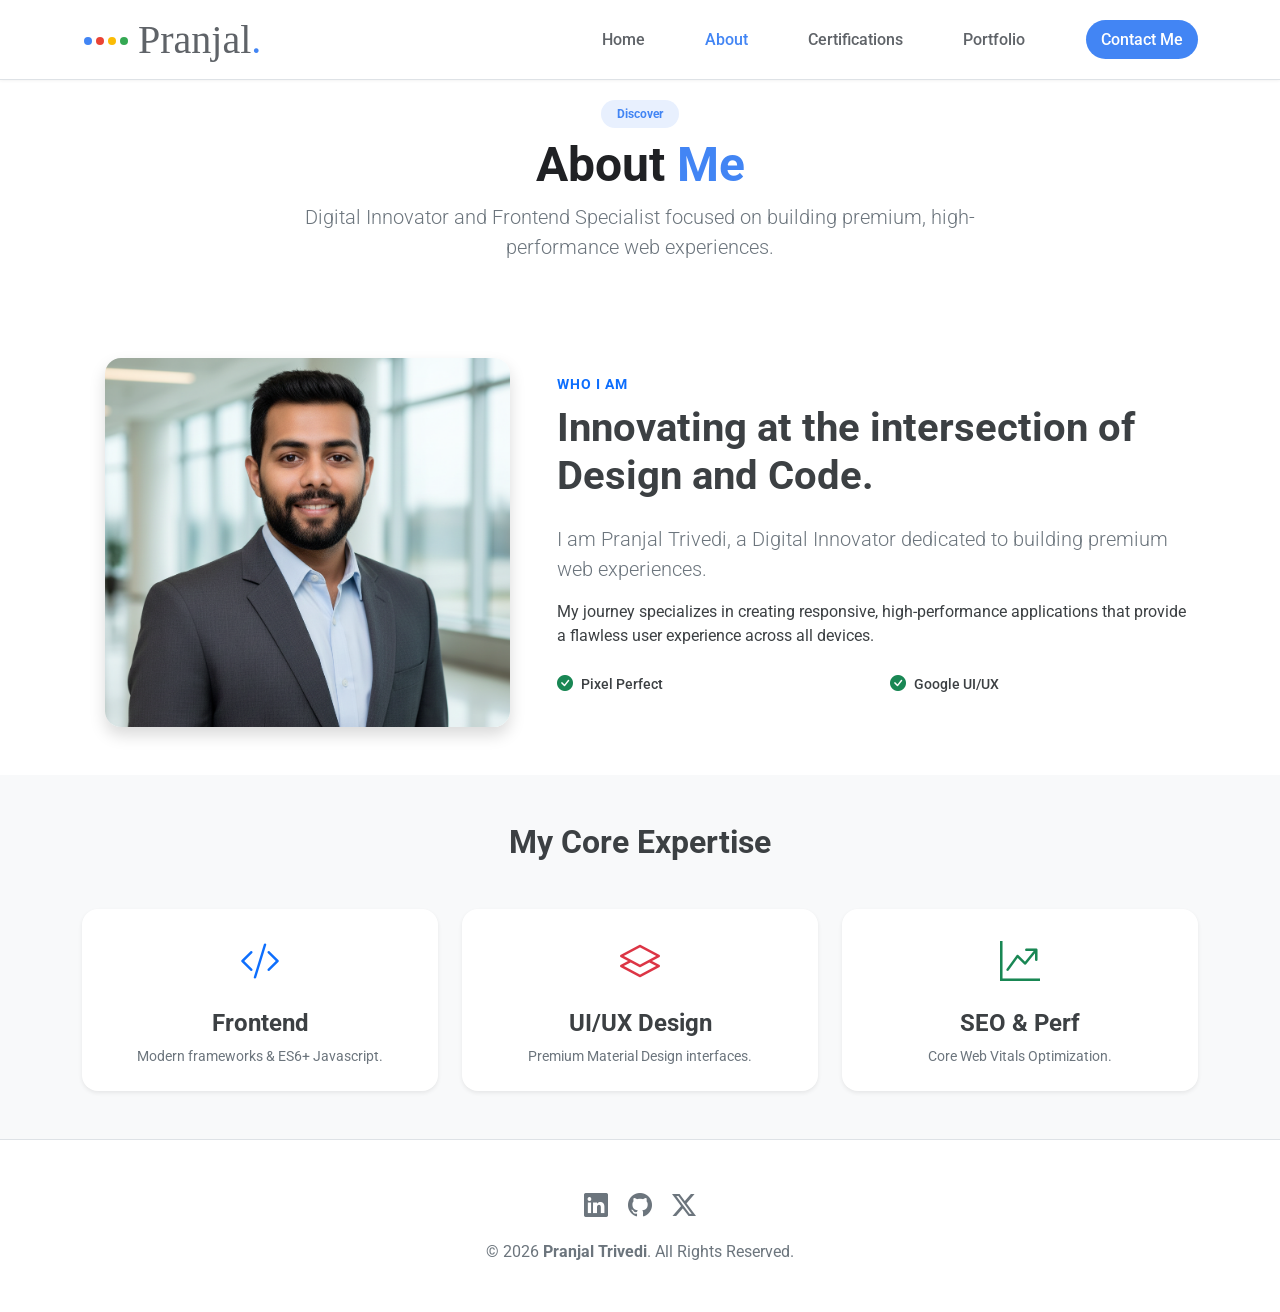
==== about.html @ e619330f "initialcommit" ====
<!DOCTYPE html>
<html lang="en">
<head>
  <meta charset="utf-8">
  <meta content="width=device-width, initial-scale=1.0" name="viewport">
  <title>About | Pranjal Trivedi</title>
  
  <link href="https://fonts.googleapis.com/css2?family=Google+Sans:wght@400;500;700&family=Roboto:wght@300;400;500;700&display=swap" rel="stylesheet">
  <link href="https://cdn.jsdelivr.net/npm/bootstrap@5.3.0/dist/css/bootstrap.min.css" rel="stylesheet">
  <link href="https://cdn.jsdelivr.net/npm/bootstrap-icons@1.11.3/font/bootstrap-icons.min.css" rel="stylesheet">
  <link href="https://unpkg.com/aos@2.3.1/dist/aos.css" rel="stylesheet">
  <link rel="stylesheet" href="assets/css/style.css">
  <script src="assets/js/security.js"></script>
</head>

<body class="mobile-nav-disabled"> 

    <div id="maintenanceOverlay" class="maintenance-overlay" style="display: none;">
    <div class="maintenance-content text-center p-5 shadow-lg rounded-4 bg-white">
      <div class="d-flex justify-content-center mb-4">
        <a href="#" class="logo d-flex align-items-center text-decoration-none justify-content-center">
          <div class="google-dots me-2">
            <span class="dot blue"></span><span class="dot red"></span><span class="dot yellow"></span><span class="dot green"></span>
          </div>
          <h1 class="sitename mb-0" style="font-family: 'Google Sans'; color: #5F6368; font-weight: 500; font-size: 2rem;">
            Pranjal<span style="color: #4285F4;">.</span>
          </h1>
        </a>
      </div>
      <i class="bi bi-shield-lock text-primary mb-4" style="font-size: 4rem; display: block;"></i>
      <h2 class="fw-bold mb-3" style="font-family: 'Google Sans'; color: #202124;">Site Under Update</h2>
      <p class="text-secondary mb-4 mx-auto" style="max-width: 400px;">
        I am currently updating my portfolio with new projects. Please check back in a few minutes or reach out via LinkedIn.
      </p>
      <a href="https://linkedin.com/in/pranjaltrivedi/" class="btn btn-google-blue rounded-pill px-5 py-2">Follow for Updates</a>
    </div>
  </div>


    <header id="header" class="header fixed-top d-flex align-items-center bg-white border-bottom">
    <div class="container-fluid container-xl d-flex align-items-center justify-content-between">
      
      <a href="index.html" class="logo d-flex align-items-center text-decoration-none">
        <div class="google-dots me-2">
          <span class="dot blue"></span><span class="dot red"></span><span class="dot yellow"></span><span class="dot green"></span>
        </div>
        <h1 class="sitename mb-0" style="font-family: 'Google Sans'; color: #5F6368; font-weight: 500;">Pranjal<span style="color: #4285F4;">.</span></h1>
      </a>

      <nav id="navmenu" class="navmenu">
        <i class="mobile-nav-toggle d-xl-none bi bi-list ms-auto"></i>

        <div class="nav-drawer" id="navDrawer">
          <div class="drawer-header d-xl-none p-3 d-flex align-items-center justify-content-between border-bottom">
            <div class="logo d-flex align-items-center">
              <div class="google-dots me-2">
                <span class="dot blue"></span><span class="dot red"></span><span class="dot yellow"></span><span class="dot green"></span>
              </div>
              <h1 class="sitename mb-0" style="font-size: 1.25rem;">Pranjal<span>.</span></h1>
            </div>
            <i class="bi bi-x drawer-close d-xl-none" style="font-size: 32px; cursor: pointer;"></i>
          </div>

          <ul class="list-unstyled mb-0">
            <li><a href="index.html">Home</a></li>
            <li><a href="about.html" class="active">About</a></li>
            <li><a href="certifications.html">Certifications</a></li>
            <li><a href="portfolio.html">Portfolio</a></li>
            <li><a href="contact.html" class="btn-google-blue ms-xl-3">Contact Me</a></li>
          </ul>

          <div class="drawer-footer d-xl-none mt-auto p-4 border-top bg-light">
            <div class="text-center">
              <div class="social-links mb-3">
                <a href="https://linkedin.com/in/pranjaltrivedi/" class="text-secondary mx-2 fs-4"><i class="bi bi-linkedin"></i></a>
                <a href="https://github.com/PranjalTrivedi" class="text-secondary mx-2 fs-4"><i class="bi bi-github"></i></a>
                <a href="https://x.com/pranjalstrivedi" class="text-secondary mx-2 fs-4"><i class="bi bi-twitter-x"></i></a>
              </div>
              <p class="text-secondary mb-0" style="font-size: 0.85rem;">© 2026 <strong>Pranjal Trivedi</strong></p>
            </div>
          </div>
        </div>
      </nav>
    </div>
    <div class="mobile-nav-overlay" id="navOverlay"></div>
  </header>

  <main class="main" style="margin-top: 100px;">

    <div class="container mb-5 text-center" data-aos="fade-up">
    <span class="badge rounded-pill px-3 py-2 mb-2" style="background-color: #E8F0FE; color: #4285F4;">Discover</span>
    <h2 class="display-5 fw-bold" style="color: #202124;">About <span style="color: #4285F4;">Me</span></h2>
    <p class="text-secondary lead mx-auto" style="max-width: 700px;">
      Digital Innovator and Frontend Specialist focused on building premium, high-performance web experiences.
    </p>
  </div>

    <section id="about-detail" class="py-5 overflow-hidden">
      <div class="container">
        <div class="row gy-5 align-items-center">
          <div class="col-lg-5 text-center" data-aos="fade-right">
            <img src="assets/img/profile-square.png" class="img-fluid rounded-4 shadow" alt="Pranjal Trivedi" style="max-width: 90%; height: auto;">
          </div>
          <div class="col-lg-7" data-aos="fade-left">
            <span class="text-primary fw-bold text-uppercase" style="letter-spacing: 1px; font-size: 0.85rem;">Who I Am</span>
            <h2 class="display-6 fw-bold mb-4 mt-2">Innovating at the intersection of Design and Code.</h2>
            <p class="lead text-secondary">I am Pranjal Trivedi, a Digital Innovator dedicated to building premium web experiences.</p>
            <p>My journey specializes in creating responsive, high-performance applications that provide a flawless user experience across all devices.</p>
            
            <div class="row mt-4">
              <div class="col-6 mb-3">
                <div class="d-flex align-items-center">
                  <i class="bi bi-check-circle-fill text-success me-2"></i>
                  <span class="small fw-medium">Pixel Perfect</span>
                </div>
              </div>
              <div class="col-6 mb-3">
                <div class="d-flex align-items-center">
                  <i class="bi bi-check-circle-fill text-success me-2"></i>
                  <span class="small fw-medium">Google UI/UX</span>
                </div>
              </div>
            </div>
          </div>
        </div>
      </div>
    </section>

    <section class="py-5 bg-light">
      <div class="container text-center mb-5">
        <h2 class="fw-bold">My Core Expertise</h2>
      </div>
      <div class="container">
        <div class="row g-4">
          <div class="col-12 col-md-4" data-aos="zoom-in" data-aos-delay="100">
            <div class="p-4 bg-white rounded-4 shadow-sm text-center">
              <i class="bi bi-code-slash fs-1 text-primary mb-3 d-block"></i>
              <h4 class="fw-bold">Frontend</h4>
              <p class="small text-secondary mb-0">Modern frameworks & ES6+ Javascript.</p>
            </div>
          </div>
          <div class="col-12 col-md-4" data-aos="zoom-in" data-aos-delay="200">
            <div class="p-4 bg-white rounded-4 shadow-sm text-center">
              <i class="bi bi-layers fs-1 text-danger mb-3 d-block"></i>
              <h4 class="fw-bold">UI/UX Design</h4>
              <p class="small text-secondary mb-0">Premium Material Design interfaces.</p>
            </div>
          </div>
          <div class="col-12 col-md-4" data-aos="zoom-in" data-aos-delay="300">
            <div class="p-4 bg-white rounded-4 shadow-sm text-center">
              <i class="bi bi-graph-up-arrow fs-1 text-success mb-3 d-block"></i>
              <h4 class="fw-bold">SEO & Perf</h4>
              <p class="small text-secondary mb-0">Core Web Vitals Optimization.</p>
            </div>
          </div>
        </div>
      </div>
    </section>
  </main>

  <footer id="footer" class="footer py-5 border-top bg-white">
    <div class="container text-center">
      <div class="social-links mb-3">
        <a href="https://linkedin.com/in/pranjaltrivedi/" class="text-secondary mx-2 fs-4"><i class="bi bi-linkedin"></i></a>
        <a href="https://github.com/PranjalTrivedi" class="text-secondary mx-2 fs-4"><i class="bi bi-github"></i></a>
        <a href="https://x.com/pranjalstrivedi" class="text-secondary mx-2 fs-4"><i class="bi bi-twitter-x"></i></a>
      </div>
      <p class="text-secondary mb-0">© 2026 <strong>Pranjal Trivedi</strong>. All Rights Reserved.</p>
    </div>
  </footer>

  <script src="https://unpkg.com/aos@2.3.1/dist/aos.js"></script>
  <script src="assets/js/main.js"></script>
</body>
</html>
---- assets/css/style.css ----
/* Variables & Theme */
:root {
  --g-blue: #4285F4;
  --g-red: #EA4335;
  --g-yellow: #FBBC05;
  --g-green: #34A853;
  --g-gray: #5F6368;
  --font-main: 'Google Sans', 'Roboto', sans-serif;
}

body { font-family: var(--font-main); color: #3C4043; scroll-behavior: smooth; }

/* Header */
.header { background: rgba(255, 255, 255, 0.95); height: 80px; box-shadow: 0 1px 3px rgba(0,0,0,0.05); }
.sitename { font-family: 'Google Sans'; color: #5F6368; font-weight: 700; }
.sitename span { color: var(--g-blue); }

.google-dots .dot { height: 8px; width: 8px; display: inline-block; border-radius: 50%; margin: 0 2px; }
.dot.blue { background: var(--g-blue); }
.dot.red { background: var(--g-red); }
.dot.yellow { background: var(--g-yellow); }
.dot.green { background: var(--g-green); }

/* Navigation */
.navmenu a { color: var(--g-gray); font-weight: 500; padding: 10px 15px; text-decoration: none; transition: 0.3s; }
.navmenu a:hover, .navmenu a.active { color: var(--g-blue); }
.btn-get-started { background: var(--g-blue); border-radius: 50px; padding: 10px 25px !important; margin-left: 15px; color: white !important; }



/* Section Title & Badges */
.badge-google { padding: 8px 20px; border-radius: 50px; font-weight: 500; font-size: 14px; display: inline-block; margin-bottom: 15px; }
.badge-google.blue { background: #E8F0FE; color: var(--g-blue); }
.badge-google.red { background: #FCE8E6; color: var(--g-red); }
.badge-google.yellow { background: #FFF7E0; color: var(--g-yellow); }
.badge-google.green { background: #E6F4EA; color: var(--g-green); }

/* Hero Gradient */
.google-text-gradient {
  background: linear-gradient(45deg, var(--g-blue), var(--g-red), var(--g-yellow), var(--g-green));
  -webkit-background-clip: text;
  -webkit-text-fill-color: transparent;
}

/* Service Boxes */
.service-box { padding: 40px; border-radius: 24px; background: white; box-shadow: 0 10px 30px rgba(0,0,0,0.05); transition: 0.3s; height: 100%; border-bottom: 5px solid transparent; }
.service-box:hover { transform: translateY(-10px); }
.service-box i { font-size: 40px; margin-bottom: 20px; display: block; }
.border-blue { border-color: var(--g-blue); }
.border-red { border-color: var(--g-red); }
.border-yellow { border-color: var(--g-yellow); }

/* Portfolio & Certs */
.portfolio-card, .cert-item img { border-radius: 20px; overflow: hidden; border: none; transition: 0.3s; box-shadow: 0 5px 15px rgba(0,0,0,0.08); }
.portfolio-card:hover { transform: scale(1.03); }

/* FAQ Accordion */
.accordion-button:not(.collapsed) { background-color: #E8F0FE; color: var(--g-blue); }
.accordion-button:focus { box-shadow: none; border-color: rgba(0,0,0,.125); }

/* Buttons & Hovers */
.btn-google-blue { background: var(--g-blue); color: white; border-radius: 12px; padding: 12px 30px; border: none; font-weight: 500; transition: 0.3s; }
.btn-outline-google { border: 1px solid #DADCE0; border-radius: 12px; padding: 12px 30px; color: var(--g-gray); font-weight: 500; transition: 0.3s; }
.btn-outline-google:hover { background: #f8f9fa; border-color: var(--g-blue); color: var(--g-blue); }

/* New: Hover effect for primary outlined buttons */
.btn-outline-primary {
  border: 1px solid var(--g-blue);
  color: var(--g-blue);
  transition: all 0.3s ease;
}

.btn-outline-primary:hover {
  background-color: var(--g-blue) !important;
  color: white !important;
  box-shadow: 0 4px 12px rgba(66, 133, 244, 0.24) !important;
}

/* Scrollbar Utility (Google Style Slider) */
.hide-scrollbar::-webkit-scrollbar {
  display: none; /* Chrome, Safari and Opera */
}
.hide-scrollbar {
  -ms-overflow-style: none; /* IE and Edge */
  scrollbar-width: none; /* Firefox */
}

/* Forms */
.form-control:focus { border-color: var(--g-blue); box-shadow: 0 0 0 0.25rem rgba(66, 133, 244, 0.1); }


/* Container for arrows to sit outside the cards */
  .cert-swiper-wrapper {
    position: relative;
    padding: 0 20px; 
  }

  /* Premium Arrow Styling */
  .google-nav-btn {
    width: 44px !important;
    height: 44px !important;
    background: white !important;
    border-radius: 50% !important;
    box-shadow: 0 2px 8px rgba(0,0,0,0.1) !important;
    color: #5F6368 !important;
    border: 1px solid #ebebeb !important;
    display: flex !important;
    align-items: center;
    justify-content: center;
    position: absolute !important;
    top: 50% !important;
    transform: translateY(-50%);
    z-index: 10;
    cursor: pointer;
    transition: all 0.3s ease;
  }
  .google-nav-btn:after { display: none !important; } /* Hide Swiper default arrows */

  .swiper-button-prev.google-nav-btn { left: 0 !important; }
  .swiper-button-next.google-nav-btn { right: 0 !important; }

  /* Premium Pagination Dots */
  .swiper-pagination { bottom: 0 !important; }
  .swiper-pagination-bullet {
    width: 10px;
    height: 10px;
    background: #bdc1c6 !important;
    opacity: 1;
    margin: 0 6px !important;
  }
  .swiper-pagination-bullet-active {
    background: #4285F4 !important;
    width: 20px !important;
    border-radius: 10px !important;
    transition: width 0.3s ease;
  }

  /* Hero Section Enhancements */
.hero {
  background: radial-gradient(circle at 90% 10%, rgba(66, 133, 244, 0.05) 0%, rgba(255, 255, 255, 0) 50%);
  overflow: hidden;
}

.premium-badge {
  background: #f1f3f4;
  padding: 6px 16px;
  border-radius: 50px;
  font-size: 0.85rem;
  font-weight: 500;
  color: var(--g-gray);
  border: 1px solid #e8eaed;
}

.premium-badge .dot {
  height: 8px;
  width: 8px;
  background: var(--g-green);
  display: inline-block;
  border-radius: 50%;
  margin-right: 8px;
  box-shadow: 0 0 0 3px rgba(52, 168, 83, 0.2);
  animation: pulse 2s infinite;
}

/* Profile Image Styling */
.hero-image-wrapper {
  position: relative;
  display: inline-block;
  padding: 20px;
}

.hero-profile-img {
  width: 420px;
  height: 420px;
  object-fit: cover;
  border: 8px solid white;
}

.shadow-premium {
  box-shadow: 0 25px 50px -12px rgba(0, 0, 0, 0.15);
}

/* Floating Decorative Card */
.floating-card {
  position: absolute;
  bottom: 10%;
  right: 0;
  background: white;
  padding: 15px 25px;
  border-radius: 20px;
  display: flex;
  flex-direction: column;
  animation: float 4s ease-in-out infinite;
}

/* Buttons */
.btn-google-primary {
  background-color: var(--g-blue);
  color: white;
  font-weight: 500;
  transition: all 0.3s ease;
}

.btn-google-primary:hover {
  background-color: #1a73e8;
  transform: translateY(-2px);
  box-shadow: 0 4px 12px rgba(66, 133, 244, 0.3);
  color: white;
}

.btn-outline-google {
  border: 1px solid #dadce0;
  color: #3c4043;
  font-weight: 500;
}

.btn-outline-google:hover {
  background: #f8f9fa;
  border-color: #bdc1c6;
}

/* Animations */
@keyframes pulse {
  0% { transform: scale(1); opacity: 1; }
  50% { transform: scale(1.2); opacity: 0.7; }
  100% { transform: scale(1); opacity: 1; }
}

@keyframes float {
  0%, 100% { transform: translateY(0); }
  50% { transform: translateY(-15px); }
}

/* Mobile Specific Optimizations */
@media (max-width: 767px) {
  .hero {
    min-height: 100vh; /* Ensures it fills the screen */
    padding-top: 20px !important;
    padding-bottom: 20px !important;
    display: flex;
    align-items: center;
  }

  /* Force Perfect Round Image */
  .hero-profile-img {
    width: 300px !important; /* Fixed size for mobile */
    height: 300px !important; /* Fixed size for mobile */
    object-fit: cover;
    border-radius: 50% !important; /* Force circle */
    margin: 0 auto;
  }

  /* Reduce Text Sizes to fit screen */
  .hero h1 {
    font-size: 1.8rem !important;
    line-height: 1.2;
  }

  .hero .lead {
    font-size: 0.95rem !important;
    margin-bottom: 1.5rem !important;
  }

  /* Decorative Floating Card - Adjust for mobile */
  .floating-card {
    padding: 8px 15px !important;
    bottom: 5% !important;
    right: 15% !important;
  }
  
  /* Shrink the wrapper to prevent overflow */
  .hero-image-wrapper {
    padding: 10px !important;
    margin-bottom: 20px;
  }
}

/* Fix for uniform card sizes */
.swiper-slide {
  height: auto !important; /* Allows slides to equalize height */
  display: flex;
}

.testimonial-item {
  background: #ffffff;
  border: 1px solid #dadce0 !important; /* Google Standard Border */
  flex: 1; /* Forces card to fill the slide height */
  display: flex;
  flex-direction: column;
  transition: all 0.3s ease;
}

.testimonial-item:hover {
  border-color: #4285f4 !important;
  box-shadow: 0 4px 12px rgba(60,64,67,0.1);
}

.testimonial-text {
  flex-grow: 1; /* Pushes the footer to the bottom */
  font-size: 1.05rem;
  line-height: 1.6;
  color: #3c4043;
}

.stars-wrapper i {
  font-size: 0.9rem;
  margin-right: 2px;
}


/* Material Design 3 Service Cards */
.m3-service-card {
  background: #ffffff;
  border: 1px solid #dadce0; /* M3 Outline color */
  border-radius: 28px; /* M3 Extra Large shape */
  display: flex;
  flex-direction: column;
  transition: all 0.2s cubic-bezier(0.4, 0, 0.2, 1);
}

.m3-service-card:hover {
  background-color: #f8f9fa;
  border-color: #bdc1c6;
  box-shadow: 0 1px 3px rgba(60, 64, 67, 0.3), 0 4px 8px 3px rgba(60, 64, 67, 0.15);
  transform: translateY(-4px);
}

.icon-shape {
  width: 56px;
  height: 56px;
  display: flex;
  align-items: center;
  justify-content: center;
  border-radius: 16px; /* M3 Medium shape */
  font-size: 1.5rem;
}

/* Color Accents using variables from style.css */
.bg-blue-subtle { background-color: rgba(66, 133, 244, 0.1); }
.bg-red-subtle { background-color: rgba(234, 67, 53, 0.1); }
.bg-yellow-subtle { background-color: rgba(251, 188, 5, 0.1); }

.m3-tag {
  display: inline-block;
  padding: 4px 12px;
  background: #f1f3f4;
  color: #3c4043;
  border-radius: 8px;
  font-size: 0.75rem;
  font-weight: 500;
  margin-right: 6px;
}

.card-footer-action {
  border-top: 1px solid #f1f3f4;
}

/* Mobile Responsiveness */
@media (max-width: 767px) {
  .m3-service-card {
    border-radius: 20px;
  }
  .display-5 {
    font-size: 2rem !important;
  }
}


/* Material Design 3 FAQ Styling */
.m3-faq-item {
  border: 1px solid #dadce0 !important;
  border-radius: 16px !important;
  overflow: hidden;
  background: #ffffff;
  transition: all 0.2s ease;
}

.m3-faq-item:hover {
  border-color: var(--g-blue) !important;
  background-color: #f8f9fa;
}

.accordion-button {
  padding: 20px 25px;
  background-color: transparent !important;
  box-shadow: none !important;
  font-size: 1.1rem;
}

.accordion-button:not(.collapsed) {
  color: var(--g-blue) !important;
  border-bottom: 1px solid #f1f3f4;
}

.accordion-body {
  padding: 20px 25px;
  line-height: 1.6;
}

/* Mobile height reduction for FAQ */
@media (max-width: 767px) {
  #faq { padding-top: 2rem !important; }
  .accordion-button { font-size: 1rem !important; padding: 15px 20px; }
}


/* Contact Section Enhancements */
.contact-info-wrapper {
  display: flex;
  flex-direction: column;
  justify-content: center;
}

.info-card {
  display: flex;
  align-items: center;
  padding: 24px;
  background: #f8f9fa;
  border-radius: 20px;
  border: 1px solid #e8eaed;
  transition: all 0.3s ease;
}

.info-card:hover {
  background: #ffffff;
  border-color: var(--g-blue);
  box-shadow: 0 10px 20px rgba(60, 64, 67, 0.08);
  transform: translateX(10px);
}

.icon-box {
  width: 56px;
  height: 56px;
  border-radius: 14px;
  display: flex;
  align-items: center;
  justify-content: center;
  font-size: 1.5rem;
  margin-right: 20px;
  flex-shrink: 0;
}

.bg-blue-subtle { background: #E8F0FE; }
.bg-red-subtle { background: #FCE8E6; }
.bg-green-subtle { background: #E6F4EA; }

.contact-form-card {
  background: #ffffff;
  border: 1px solid #dadce0 !important;
}

/* Aligning with your existing form-control:focus */
.contact-form-card .form-control {
  padding: 12px 16px;
  border-radius: 12px;
  border: 1px solid #dadce0;
  background-color: #f8f9fa;
}

.contact-form-card .form-control:focus {
  background-color: #ffffff;
}

/* Mobile height reduction for Contact */
@media (max-width: 767px) {
  #contact { padding-top: 2rem !important; }
  .info-card { padding: 15px; }
  .contact-form-card { padding: 25px !important; }
}


.google-marquee-wrapper {
  padding: 40px 0;
  overflow: hidden;
  position: relative;
  background: white;
  width: 100%;
}

.marquee-content {
  display: flex;
  width: max-content;
  animation: scroll-infinite 30s linear infinite;
}

.google-marquee-wrapper:hover .marquee-content {
  animation-play-state: paused;
}

.marquee-group {
  display: flex;
  align-items: center;
  gap: 80px;
  padding-right: 80px;
  min-width: 1000px;
}

.client-logo {
  height: 75px;
  width: auto;
  filter: grayscale(100%);
  opacity: 0.5;
  transition: all 0.3s ease;
}

.client-logo:hover {
  filter: grayscale(0%);
  opacity: 1;
  transform: scale(1.1);
}

@keyframes scroll-infinite {
  from {
    transform: translateX(0);
  }
  to {
    transform: translateX(-50%);
  }
}

/* Fade edges */
.marquee-fade-left,
.marquee-fade-right {
  position: absolute;
  top: 0;
  bottom: 0;
  width: 150px;
  z-index: 2;
  pointer-events: none;
}

.marquee-fade-left {
  left: 0;
  background: linear-gradient(to right, white, transparent);
}

.marquee-fade-right {
  right: 0;
  background: linear-gradient(to left, white, transparent);
}

/* --- Navigation Reset --- */
.navmenu ul { display: flex; align-items: center; gap: 30px; list-style: none; margin: 0; padding: 0; }
.btn-google-blue { background: #4285F4; color: #fff !important; padding: 8px 25px; border-radius: 50px; font-weight: 500; }

/* --- Mobile Drawer (Right Side) --- */
@media (max-width: 1199px) {
  .navmenu .nav-drawer {
    position: fixed;
    top: 0;
    right: -100%; /* Hidden */
    width: 280px;
    height: 100vh;
    background: #ffffff;
    display: flex !important;
    flex-direction: column;
    transition: 0.4s cubic-bezier(0.4, 0, 0.2, 1);
    z-index: 9999;
    box-shadow: -5px 0 20px rgba(0,0,0,0.05);
  }

  .mobile-nav-active .nav-drawer { right: 0; }

  /* 1. Full Width Menu Items */
  .navmenu ul {
    flex-direction: column;
    padding: 20px 0;
    gap: 0;
    width: 100%;
  }

  .navmenu ul li { width: 100%; }

  .navmenu ul li a {
    padding: 15px 25px;
    width: 100%;
    display: block;
    color: #5F6368;
    font-size: 16px;
    border-radius: 0; /* Full width edge-to-edge hover */
    transition: 0.2s;
  }

  .navmenu ul li a.active, .navmenu ul li a:hover {
    background: #f1f3f4;
    color: #1a73e8 !important;
    border-left: 4px solid #4285F4; /* Premium Google indicator */
  }

  .mobile-nav-toggle { font-size: 32px; cursor: pointer; color: #5F6368; }
}


/* --- Background Overlay (Dimmer) --- */
.mobile-nav-overlay {
  position: fixed;
  inset: 0;
  background: rgba(0, 0, 0, 0.5); /* This darkens the back page */
  z-index: 9990; /* Sit below the menu */
  visibility: hidden;
  opacity: 0;
  transition: 0.4s ease;
}

/* --- Mobile Nav Drawer (Bright) --- */
@media (max-width: 1199px) {
  .nav-drawer {
    position: fixed;
    top: 0;
    right: -100%;
    width: 280px;
    height: 100vh;
    background-color: #ffffff !important; /* Force solid white */
    z-index: 9999 !important; /* Force it above the overlay */
    display: flex !important;
    flex-direction: column;
    transition: 0.4s cubic-bezier(0.4, 0, 0.2, 1);
    box-shadow: -10px 0 30px rgba(0,0,0,0.2);
  }

  /* Show overlay ONLY when active */
  .mobile-nav-active .mobile-nav-overlay {
    visibility: visible;
    opacity: 1;
  }
}


/* Filter Buttons */
.btn-google-filter {
  border: 1px solid #dadce0;
  background: white;
  color: #5f6368;
  border-radius: 50px;
  padding: 8px 20px;
  font-weight: 500;
  transition: all 0.3s ease;
}

.btn-google-filter:hover, .btn-google-filter.active {
  background-color: #E8F0FE;
  color: #4285F4;
  border-color: #4285F4;
}

.btn-verify {
  border: 1px solid #dadce0;
  font-weight: 500;
  background: transparent;
  transition: background 0.3s;
}

.btn-verify:hover {
  background-color: #f8f9fa;
}

/* Card Hover Animation */
.cert-item {
  transition: all 0.4s ease;
}

.cert-item.hide {
  display: none;
}


/* Portfolio Card Specialization */
.portfolio-card {
  transition: all 0.4s cubic-bezier(0.165, 0.84, 0.44, 1);
  border: 1px solid #f1f3f4;
}

.portfolio-card:hover {
  transform: translateY(-8px);
  box-shadow: 0 12px 30px rgba(0,0,0,0.1) !important;
}

.portfolio-img-wrapper {
  position: relative;
  overflow: hidden;
  height: 240px;
}

.portfolio-img-wrapper img {
  width: 100%;
  height: 100%;
  object-fit: cover;
  transition: transform 0.6s ease;
}

.portfolio-card:hover .portfolio-img-wrapper img {
  transform: scale(1.1);
}

.portfolio-overlay {
  position: absolute;
  inset: 0;
  background: rgba(66, 133, 244, 0.85); /* Google Blue Overlay */
  display: flex;
  align-items: center;
  justify-content: center;
  opacity: 0;
  transition: 0.3s ease;
}

.portfolio-card:hover .portfolio-overlay {
  opacity: 1;
}

/* Filter Buttons (Google standard) */
.btn-google-filter {
  border: 1px solid #dadce0;
  background: white;
  color: #5f6368;
  border-radius: 50px;
  padding: 8px 24px;
  font-weight: 500;
}

.btn-google-filter.active, .btn-google-filter:hover {
  background-color: #e8f0fe;
  color: #1a73e8;
  border-color: #4285F4;
}


/* Ensure Card image is straight at the bottom and rounded at the top */
.cert-item .card-img-top {
  border-bottom-left-radius: 0 !important;
  border-bottom-right-radius: 0 !important;
  border-top-left-radius: calc(1rem - 1px); /* Matches rounded-4 */
  border-top-right-radius: calc(1rem - 1px);
}

/* Category Filter Buttons */
.btn-google-filter {
  border: 1px solid #dadce0;
  background: white;
  color: #5f6368;
  border-radius: 50px;
  padding: 8px 24px;
  font-weight: 500;
  transition: all 0.3s ease;
}

.btn-google-filter.active, .btn-google-filter:hover {
  background-color: #e8f0fe;
  color: #1a73e8;
  border-color: #4285F4;
}

.cert-item {
  transition: opacity 0.4s ease, transform 0.4s ease;
}


/* Maintain Brand Colors on Hover - Preventing White-out */
.btn-google-blue:hover, 
.btn-google-blue:focus, 
.btn-google-blue:active {
  background-color: #1a73e8 !important; /* Deeper Google Blue */
  color: #ffffff !important;
  box-shadow: 0 2px 8px rgba(66, 133, 244, 0.4);
}

/* Ensure Portfolio Filter buttons don't turn white either */
.btn-google-filter:hover {
  background-color: #f1f3f4 !important;
  color: #202124 !important;
  border-color: #dadce0 !important;
}

.btn-google-filter.active:hover {
  background-color: #E8F0FE !important;
  color: #4285F4 !important;
}

/* Google Brand Colorful Badges */
.badge-google-blue {
  background-color: #E8F0FE;
  color: #1967D2;
  border: 1px solid #D2E3FC;
}

.badge-google-red {
  background-color: #FCE8E6;
  color: #C5221F;
  border: 1px solid #FAD2CF;
}

.badge-google-yellow {
  background-color: #FEF7E0;
  color: #EA8600;
  border: 1px solid #FEEFC3;
}

.badge-google-green {
  background-color: #E6F4EA;
  color: #137333;
  border: 1px solid #CEEAD6;
}

/* Base style for all rounded pills */
.badge-premium {
  font-weight: 500;
  letter-spacing: 0.3px;
  transition: all 0.2s ease;
}


/* Stable Certification Cards (No Bounce) */
.cert-static-card {
  transition: box-shadow 0.3s ease, border-color 0.3s ease;
  border: 1px solid transparent !important;
}

.cert-static-card:hover {
  /* No translateY here to prevent bouncing */
  box-shadow: 0 8px 24px rgba(0, 0, 0, 0.08) !important;
  border-color: #dadce0 !important;
}

.badge-inst {
  font-size: 10px;
  font-weight: 700;
  text-transform: uppercase;
  padding: 4px 10px;
  border-radius: 6px;
  letter-spacing: 0.5px;
}

/* Institutional Subtle Backgrounds */
.bg-blue-subtle { background-color: #E8F0FE; }
.bg-red-subtle { background-color: #FCE8E6; }
.bg-green-subtle { background-color: #E6F4EA; }
.bg-yellow-subtle { background-color: #FEF7E0; }

/* Swiper Dots Customization */
.swiper-pagination-bullet-active {
  background: #4285F4 !important;
}

/* Prevent jumping/movement during filtering */
.cert-static-card {
  height: 100% !important;
  display: flex !important;
  flex-direction: column !important;
  transition: box-shadow 0.3s ease; /* No transform/bounce here */
}

/* Ensure Titles take same space */
.cert-static-card h5 {
  min-height: 3.5rem; 
  margin-bottom: 0.5rem;
}

/* Ensure Paragraphs take same space */
.cert-static-card p {
  min-height: 4.5rem;
  margin-bottom: 1.5rem !important;
}

/* Badge Styling */
.badge-inst {
  font-size: 11px;
  font-weight: 700;
  padding: 5px 12px;
  border-radius: 8px;
  text-transform: uppercase;
}

/* Background colors for badges */
.bg-blue-subtle { background-color: #E8F0FE; }
.bg-red-subtle { background-color: #FCE8E6; }
.bg-green-subtle { background-color: #E6F4EA; }


/* Maintenance Lock Screen */
.maintenance-overlay {
  position: fixed;
  top: 0;
  left: 0;
  width: 100vw;
  height: 100vh;
  background: rgba(255, 255, 255, 0.9); /* White with slight transparency */
  backdrop-filter: blur(15px); /* Blurs the website behind it */
  -webkit-backdrop-filter: blur(15px);
  z-index: 99999; /* Highest possible priority */
  display: flex;
  align-items: center;
  justify-content: center;
}

/* Hard lock the body scroll */
.maintenance-active {
  overflow: hidden !important;
  height: 100vh !important;
}

.maintenance-content {
  border: 1px solid #dadce0;
  max-width: 500px;
  width: 90%;
  border-radius: 28px;
}
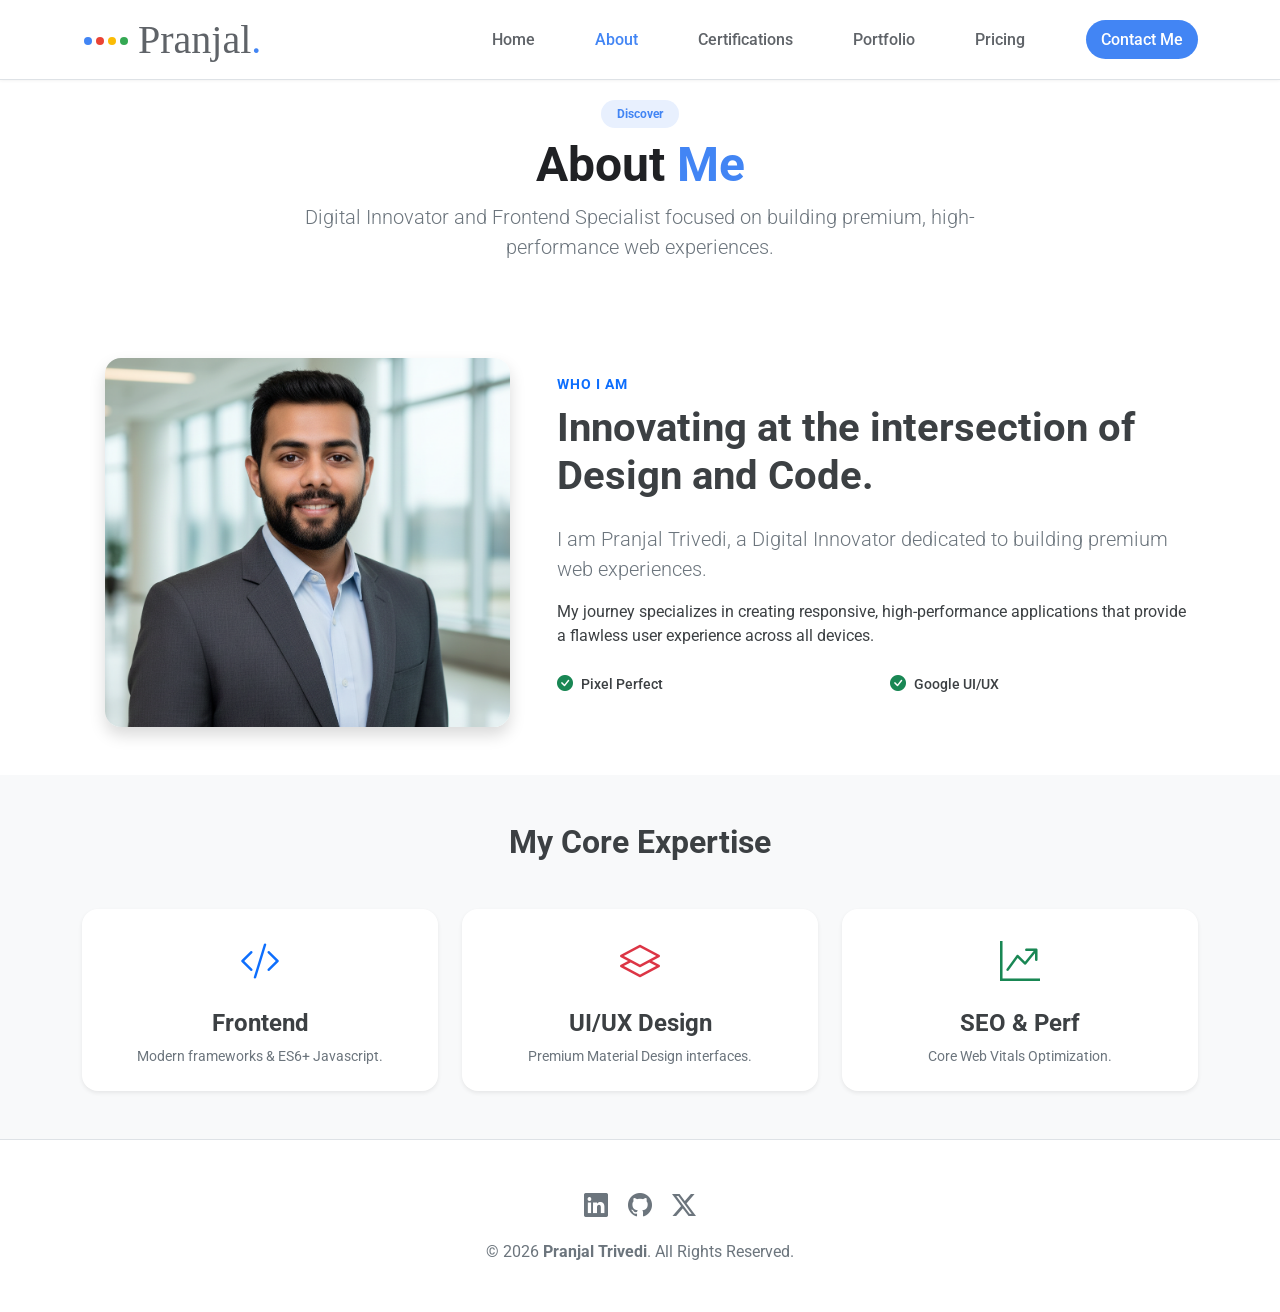
==== commit a892668d: "pricing page added & some fixes" ====
--- a/about.html
+++ b/about.html
@@ -66,6 +66,7 @@
             <li><a href="about.html" class="active">About</a></li>
             <li><a href="certifications.html">Certifications</a></li>
             <li><a href="portfolio.html">Portfolio</a></li>
+            <li><a href="pricing.html">Pricing</a></li>
             <li><a href="contact.html" class="btn-google-blue ms-xl-3">Contact Me</a></li>
           </ul>
 
